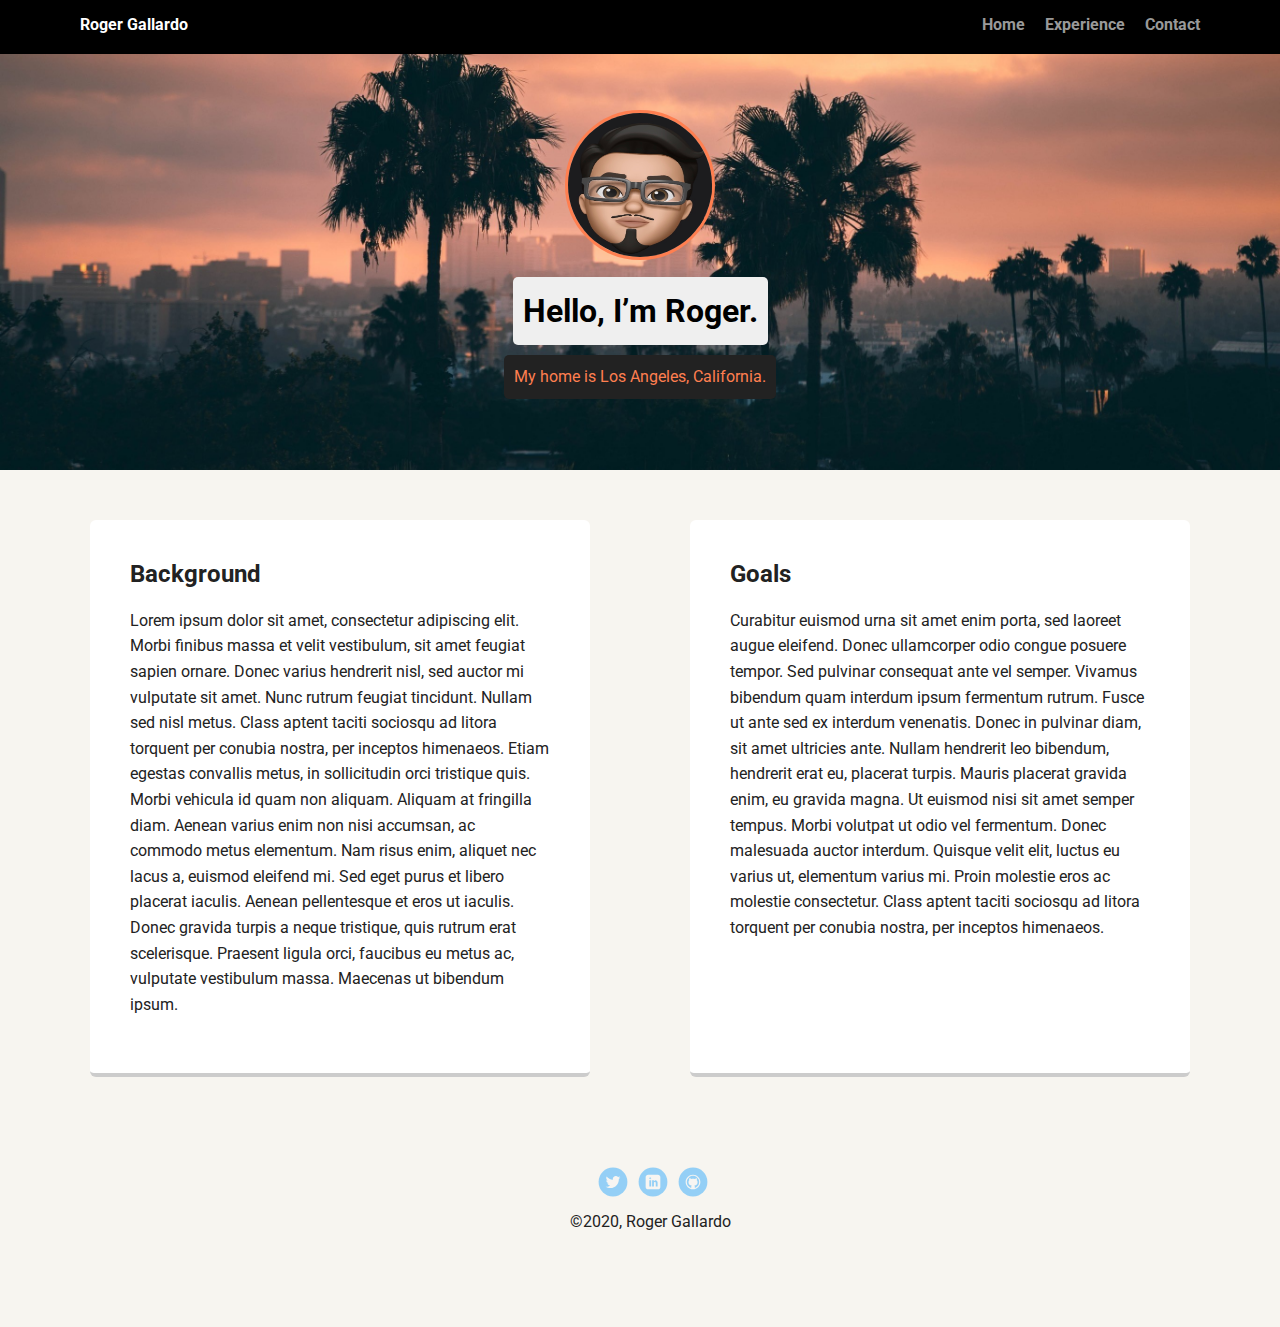
==== index.html @ 36d01dc1 "portfolio v1" ====
<!doctype html>
<html lang="en">

<head>
    <meta charset="utf-8">
    <title>Roger Gallardo's Profile</title>
    <meta name="viewport" content="width=device-width, initial-scale=1.0">
    <link rel="stylesheet" href="styles.css">
    <link href="https://fonts.googleapis.com/css?family=Muli%7CRoboto:400,300,500,700,900" rel="stylesheet">
</head>

<body>

    <div class="main-nav">
        <ul class="nav">
            <li class="name">Roger Gallardo</li>
            <li><a href="index.html">Home</a></li>
            <li><a href="resume.html">Experience</a></li>
            <li><a href="contact.html">Contact</a></li>
        </ul>
    </div>

    <header>
        <img src="images/IMG_4263.jpg" alt="picture of Roger" class="profile-image">
        <h1 class="tag name">Hello, I’m Roger.</h1>
        <p class="tag location">My home is Los Angeles, California.</p>
    </header>

    <main class="flex">
        <article class="card">
            <h2>Background</h2>
            <p>Lorem ipsum dolor sit amet, consectetur adipiscing elit. Morbi finibus massa et velit vestibulum, sit amet feugiat sapien ornare. Donec varius hendrerit nisl, sed auctor mi vulputate sit amet. Nunc rutrum feugiat tincidunt. Nullam sed nisl
                metus. Class aptent taciti sociosqu ad litora torquent per conubia nostra, per inceptos himenaeos. Etiam egestas convallis metus, in sollicitudin orci tristique quis. Morbi vehicula id quam non aliquam. Aliquam at fringilla diam. Aenean
                varius enim non nisi accumsan, ac commodo metus elementum. Nam risus enim, aliquet nec lacus a, euismod eleifend mi. Sed eget purus et libero placerat iaculis. Aenean pellentesque et eros ut iaculis. Donec gravida turpis a neque tristique,
                quis rutrum erat scelerisque. Praesent ligula orci, faucibus eu metus ac, vulputate vestibulum massa. Maecenas ut bibendum ipsum.</p>
        </article>

        <article class="card">
            <h2>Goals</h2>
            <p>Curabitur euismod urna sit amet enim porta, sed laoreet augue eleifend. Donec ullamcorper odio congue posuere tempor. Sed pulvinar consequat ante vel semper. Vivamus bibendum quam interdum ipsum fermentum rutrum. Fusce ut ante sed ex interdum
                venenatis. Donec in pulvinar diam, sit amet ultricies ante. Nullam hendrerit leo bibendum, hendrerit erat eu, placerat turpis. Mauris placerat gravida enim, eu gravida magna. Ut euismod nisi sit amet semper tempus. Morbi volutpat ut odio
                vel fermentum. Donec malesuada auctor interdum. Quisque velit elit, luctus eu varius ut, elementum varius mi. Proin molestie eros ac molestie consectetur. Class aptent taciti sociosqu ad litora torquent per conubia nostra, per inceptos
                himenaeos.
            </p>
        </article>

    </main>
    <footer>
        <ul>
            <li><a href="https://twitter.com/1GeeR3" class="social twitter">Twitter</a></li>
            <li><a href="https://linkedin.com/in/rogeliog1986" class="social linkedin">LinkedIn</a></li>
            <li><a href="https://github.com/GeeR13" class="social github">Github</a></li>
        </ul>
        <p class="copyright">&copy;2020, Roger Gallardo</p>
    </footer>
</body>

</html>
---- styles.css ----
/* Global Layout Set-up */

* {
    box-sizing: border-box;
}

body {
    margin: 0;
    padding: 0;
    text-align: center;
    font-family: 'Roboto', sans-serif;
    color: #222;
    background: #f7f5f0;
}


/* Link Styles */

a {
    text-decoration: none;
    color: #999;
}

a:hover {
    color: #6633ff;
}


/* Section Styles */

.main-nav {
    width: 100%;
    background: black;
    min-height: 30px;
    padding: 10px;
    position: fixed;
    text-align: center;
}

.nav {
    display: flex;
    justify-content: space-around;
    font-weight: 700;
    list-style-type: none;
    margin: 0 auto;
    padding: 0;
}

.nav .name {
    display: block;
    margin-right: auto;
    color: white;
}

.nav li {
    padding: 5px 10px 10px 10px;
}

.nav a {
    transition: all .5s;
}

.nav a:hover {
    color: #f6764ff8
}

header {
    text-align: center;
    background: url('images/rsz_sunset.jpg') center center;
    background-size: cover;
    overflow: hidden;
    padding-top: 60px;
}

header {
    line-height: 1.5;
}

header .profile-image {
    margin-top: 50px;
    width: 150px;
    height: 150px;
    border-radius: 50%;
    border: 3px solid coral;
    transition: all .5s;
}

header .profile-image:hover {
    transform: scale(1.2) rotateY(180deg);
}

.tag {
    background-color: #efefef;
    color: black;
    padding: 10px;
    border-radius: 5px;
    display: table;
    margin: 10px auto;
}

.location {
    background-color: #222;
    color: coral;
}

.card {
    margin: 30px;
    padding: 20px 40px 40px;
    max-width: 500px;
    text-align: left;
    background: #fff;
    border-bottom: 4px solid #ccc;
    border-radius: 6px;
    transition: all .5s;
}

.card:hover {
    border-color: #f6764ff8;
}

ul.skills {
    padding: 0;
    text-align: center;
}

.skills li {
    border-radius: 6px;
    display: inline-block;
    background: #ff9904;
    color: white;
    padding: 5px 10px;
    margin: 2px;
}

.skills li:nth-child(odd) {
    background: #1f2d35;
}

footer {
    width: 100%;
    min-height: 30px;
    padding: 20px 0 40px 20px;
}

footer .copyright {
    top: -8px;
    font-size: .75em;
}

footer ul {
    list-style-type: none;
    margin: 0;
    padding: 0;
}

footer ul li {
    display: inline-block;
}

a.social {
    display: inline-block;
    text-indent: -9999px;
    margin-left: 5px;
    width: 30px;
    height: 30px;
    background-size: 30px 30px;
    opacity: .4;
    transition: all .5s;
}

a.twitter {
    background-image: url(images/twitter.svg);
}

a.linkedin {
    background-image: url(images/linkedin.svg);
}

a.github {
    background-image: url(images/github.svg);
}

a.social:hover {
    opacity: 1;
}

.clearfix {
    clear: both;
}


/* Styles for larger screens */

@media screen and (min-width: 720px) {
    .flex {
        display: -ms-flexbox;
        /* TWEENER - IE 10 */
        display: flex;
        max-width: 1200px;
        -ms-flex-pack: distribute;
        justify-content: space-around;
        margin: 0 auto;
    }
    header {
        min-height: 470px;
    }
    .nav {
        max-width: 1200px;
        padding: 0 30px;
    }
    main {
        padding-top: 20px;
    }
    main p {
        line-height: 1.6em;
    }
    footer {
        font-size: 1.3em;
        max-width: 1200px;
        margin: 40px auto;
    }
}
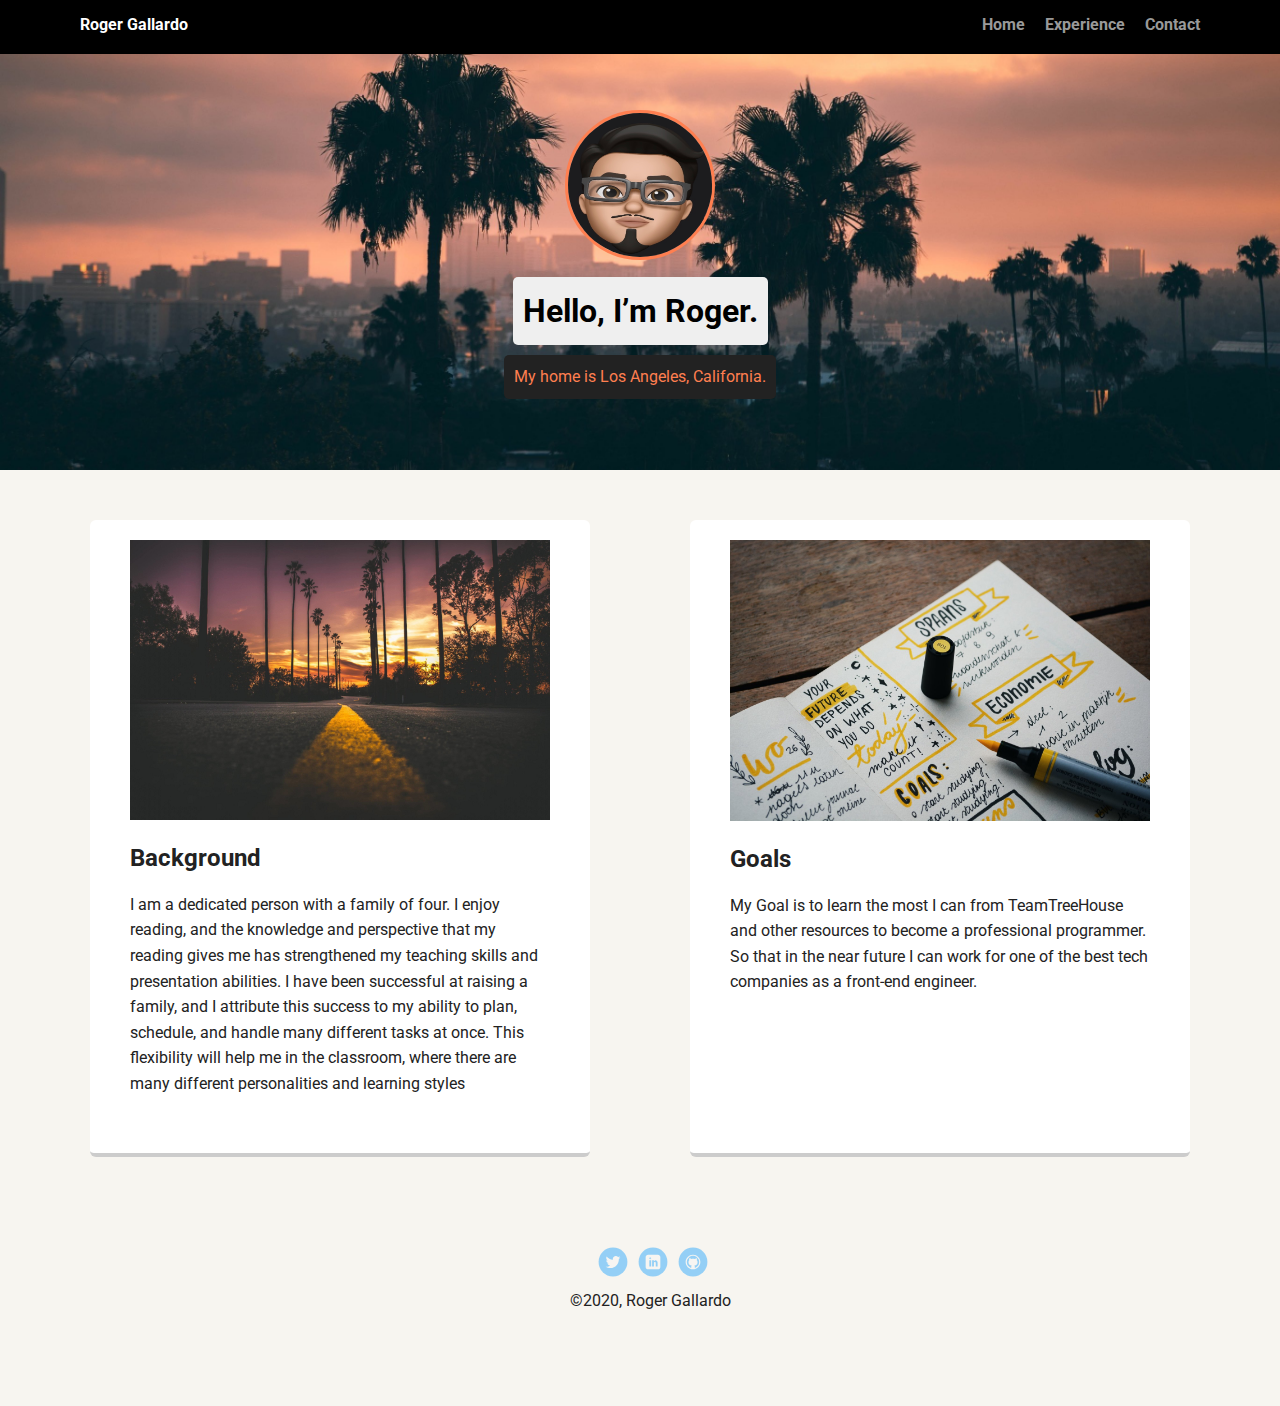
==== commit aeeaaf13: "Updated about me/goals" ====
--- a/index.html
+++ b/index.html
@@ -11,14 +11,14 @@
 
 <body>
 
-    <div class="main-nav">
+    <nav class="main-nav">
         <ul class="nav">
             <li class="name">Roger Gallardo</li>
             <li><a href="index.html">Home</a></li>
             <li><a href="resume.html">Experience</a></li>
             <li><a href="contact.html">Contact</a></li>
         </ul>
-    </div>
+    </nav>
 
     <header>
         <img src="images/IMG_4263.jpg" alt="picture of Roger" class="profile-image">
@@ -28,28 +28,27 @@
 
     <main class="flex">
         <article class="card">
+            <img src="images/rsz_city_dark.jpg" alt="Dark city">
             <h2>Background</h2>
-            <p>Lorem ipsum dolor sit amet, consectetur adipiscing elit. Morbi finibus massa et velit vestibulum, sit amet feugiat sapien ornare. Donec varius hendrerit nisl, sed auctor mi vulputate sit amet. Nunc rutrum feugiat tincidunt. Nullam sed nisl
-                metus. Class aptent taciti sociosqu ad litora torquent per conubia nostra, per inceptos himenaeos. Etiam egestas convallis metus, in sollicitudin orci tristique quis. Morbi vehicula id quam non aliquam. Aliquam at fringilla diam. Aenean
-                varius enim non nisi accumsan, ac commodo metus elementum. Nam risus enim, aliquet nec lacus a, euismod eleifend mi. Sed eget purus et libero placerat iaculis. Aenean pellentesque et eros ut iaculis. Donec gravida turpis a neque tristique,
-                quis rutrum erat scelerisque. Praesent ligula orci, faucibus eu metus ac, vulputate vestibulum massa. Maecenas ut bibendum ipsum.</p>
+            <p>I am a dedicated person with a family of four. I enjoy reading, and the knowledge and perspective that my reading gives me has strengthened my teaching skills and presentation abilities. I have been successful at raising a family, and I attribute
+                this success to my ability to plan, schedule, and handle many different tasks at once. This flexibility will help me in the classroom, where there are many different personalities and learning styles</p>
         </article>
 
         <article class="card">
+            <img src="images/rsz_goals.jpg" alt="goals">
             <h2>Goals</h2>
-            <p>Curabitur euismod urna sit amet enim porta, sed laoreet augue eleifend. Donec ullamcorper odio congue posuere tempor. Sed pulvinar consequat ante vel semper. Vivamus bibendum quam interdum ipsum fermentum rutrum. Fusce ut ante sed ex interdum
-                venenatis. Donec in pulvinar diam, sit amet ultricies ante. Nullam hendrerit leo bibendum, hendrerit erat eu, placerat turpis. Mauris placerat gravida enim, eu gravida magna. Ut euismod nisi sit amet semper tempus. Morbi volutpat ut odio
-                vel fermentum. Donec malesuada auctor interdum. Quisque velit elit, luctus eu varius ut, elementum varius mi. Proin molestie eros ac molestie consectetur. Class aptent taciti sociosqu ad litora torquent per conubia nostra, per inceptos
-                himenaeos.
+            <p>
+                My Goal is to learn the most I can from TeamTreeHouse and other resources to become a professional programmer. So that in the near future I can work for one of the best tech companies as a front-end engineer.
             </p>
+
         </article>
 
     </main>
     <footer>
         <ul>
-            <li><a href="https://twitter.com/1GeeR3" class="social twitter">Twitter</a></li>
-            <li><a href="https://linkedin.com/in/rogeliog1986" class="social linkedin">LinkedIn</a></li>
-            <li><a href="https://github.com/GeeR13" class="social github">Github</a></li>
+            <li><a href="https://twitter.com/1GeeR3" class="social twitter" target="_blank">Twitter</a></li>
+            <li><a href="https://linkedin.com/in/rogeliog1986" class="social linkedin" target="_blank">LinkedIn</a></li>
+            <li><a href="https://github.com/GeeR13" class="social github" target="_blank">Github</a></li>
         </ul>
         <p class="copyright">&copy;2020, Roger Gallardo</p>
     </footer>
--- a/styles.css
+++ b/styles.css
@@ -11,6 +11,10 @@
     font-family: 'Roboto', sans-serif;
     color: #222;
     background: #f7f5f0;
+}
+
+img {
+    width: 100%
 }
 
 
